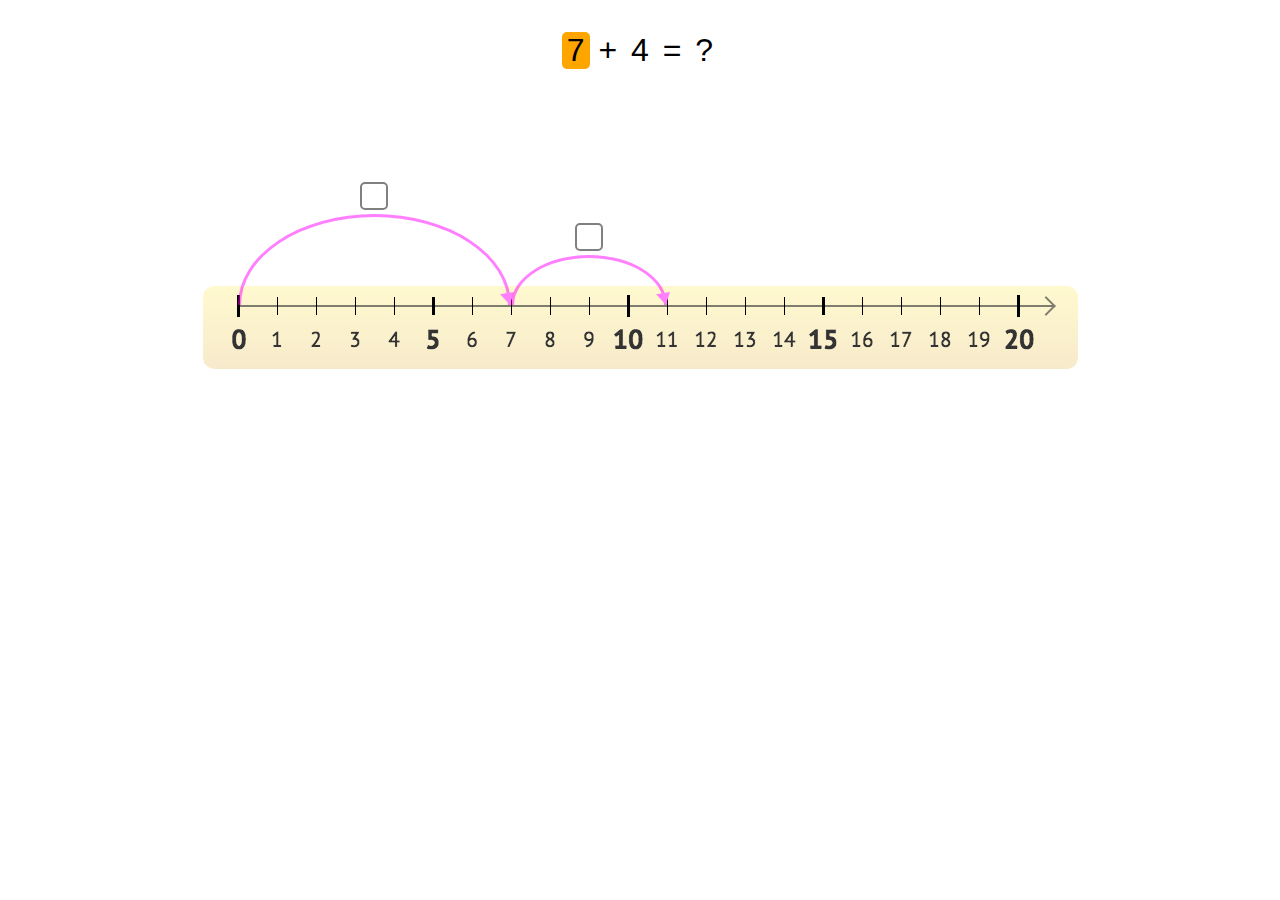
==== test.html @ 89abed4f "make a markup" ====
<!DOCTYPE html>
<html lang="en">

<head>
  <meta charset="UTF-8">
  <meta name="viewport" content="width=device-width, initial-scale=1.0">
  <meta http-equiv="X-UA-Compatible" content="ie=edge">
  <link rel="stylesheet" href="style.css">
  <title>Document</title>
</head>

<body>
  <div class="layout">
    <div class="question">
      <span id="a" class="wrong">7</span> + <span id="b">4</span> = <span id="question-mark">?</span>
      <input type="text" id="answer" maxlength="2" size="2" class="">
    </div>
    <div class="axis">
      <div class="a-line semicircle">
        <input type="text" class="wrong" id="a-input" maxlength="1" size="1">
      </div>
      <div class="b-line semicircle">
        <input type="text" id="b-input" maxlength="1" size="1">
      </div>
    </div>
  </div>
</body>

</html>
---- style.css ----
* {
  box-sizing: border-box;
}

body {
  padding: 0;
  margin: 0;
  font-family: Tahoma, Verdana, sans-serif;
}


.layout {
  width: 875px;
  margin: auto;
}

.question {
  padding-top: 2rem;
  text-align: center;
  font-size: 2rem;
}

input[type="text"] {
  border: 2px solid gray;
  border-radius: 5px;
  padding: 0px 8px;
  background: none;
}

input[type="text"].wrong {
  color: red;
}
.question input[type="text"] {
  font-size: 2rem;
  width: 4rem
}

.axis input[type="text"] {
  /* box-sizing: border-box; */
  width: 2em;
  height: 2em;
  /* margin: auto; */
  /* margin-top: -50px; */
  position: relative;
  top: -2.5em;
  font-size: 14px;
}

.axis {
  height: 300px;
  width: 875px;
  display: flex;
  justify-content: flex-start;
  align-items: flex-end;
  background: url("img/sprite.png");
  background-repeat: no-repeat;
  background-size: auto;
  background-position: bottom left;
  /* border: 1px solid black; */
  padding-bottom: 64px;
  padding-left: 35px;
  padding-right: 58px;
  text-align: center;
}

.semicircle {
  border: 3px solid rgba(255, 0, 255, 0.5);
  border-width: 3px 3px 0 3px;
  /* margin: auto; */
  /* border-radius: 50%; */
  border-top-left-radius: 50% 100%;
  border-top-right-radius: 50% 100%;
  border-bottom-right-radius: 0;
  border-bottom-left-radius: 0;
  position: relative;

}

.semicircle::after {
  /* display: inline-block;
  content: " ";
  position: relative;
  left: 1px;
  bottom: 1px;
  width: 7px;
  height: 7px;
  border: solid rgba(255, 0, 255, 0.5);
  border-width: 0 2px 2px 0;
  -webkit-transform: rotate(45deg);
  -ms-transform: rotate(45deg);
  transform: rotate(45deg); */
  box-sizing: border-box;
  content: " ";
  display: inline-block;
  border-left: 8px solid transparent;
  border-right: 6px solid transparent;
  border-top: 12px solid #ff7fff;
  position: absolute;
  bottom: 0;
  right: -7px;
  transform: rotate(-9deg);
}

.a-line {
  width: 273px;
  height: 91px;
}

.b-line {
  width: 156px;
  height: 50px;
}

.question span {
  padding: 0 5px;
  border-radius: 5px;
  display: inline-block;
}

span.wrong {
  background: orange;
}

#question-mark {
  /* display: none; */
}

#answer {
  display: none;
}
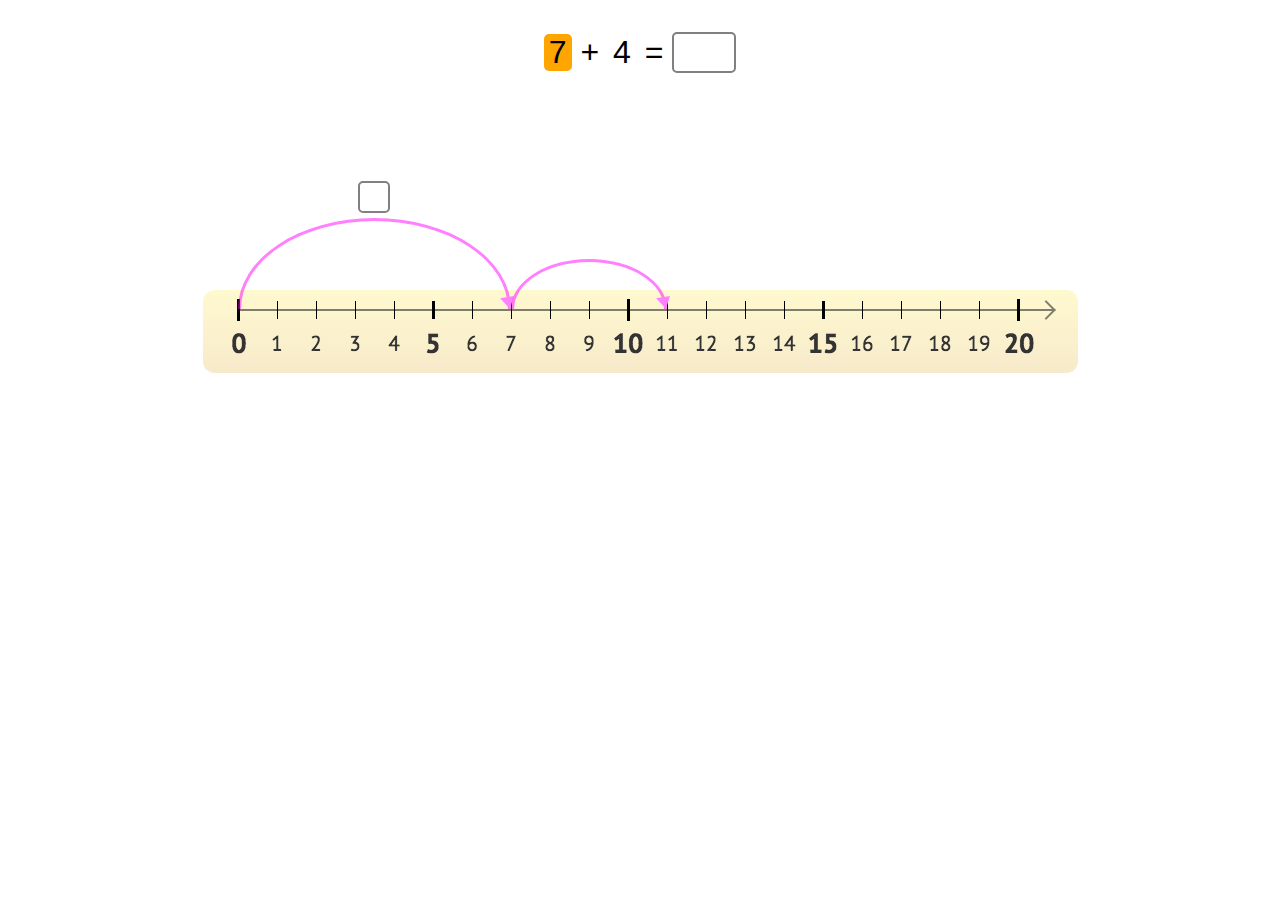
==== commit f6bdb224: "add styling for disabled inputs" ====
--- a/test.html
+++ b/test.html
@@ -17,10 +17,10 @@
     </div>
     <div class="axis">
       <div class="a-line semicircle">
-        <input type="text" class="wrong" id="a-input" maxlength="1" size="1">
+        <input type="text" class="wrong" id="a-input" maxlength="1" size="1" >
       </div>
       <div class="b-line semicircle">
-        <input type="text" id="b-input" maxlength="1" size="1">
+        <input type="text" id="b-input" maxlength="1" size="1" disabled>
       </div>
     </div>
   </div>
--- a/style.css
+++ b/style.css
@@ -25,11 +25,19 @@
   border-radius: 5px;
   padding: 0px 8px;
   background: none;
+  font-size: 1rem;
 }
 
 input[type="text"].wrong {
   color: red;
 }
+
+input[type="text"]:disabled {
+  border: none;
+  font-size: 1rem;
+  color: inherit;
+}
+
 .question input[type="text"] {
   font-size: 2rem;
   width: 4rem
@@ -43,7 +51,6 @@
   /* margin-top: -50px; */
   position: relative;
   top: -2.5em;
-  font-size: 14px;
 }
 
 .axis {
@@ -109,6 +116,7 @@
 .b-line {
   width: 156px;
   height: 50px;
+  display: block
 }
 
 .question span {
@@ -122,9 +130,9 @@
 }
 
 #question-mark {
-  /* display: none; */
+  display: none;
 }
 
 #answer {
-  display: none;
+  /* display: none; */
 }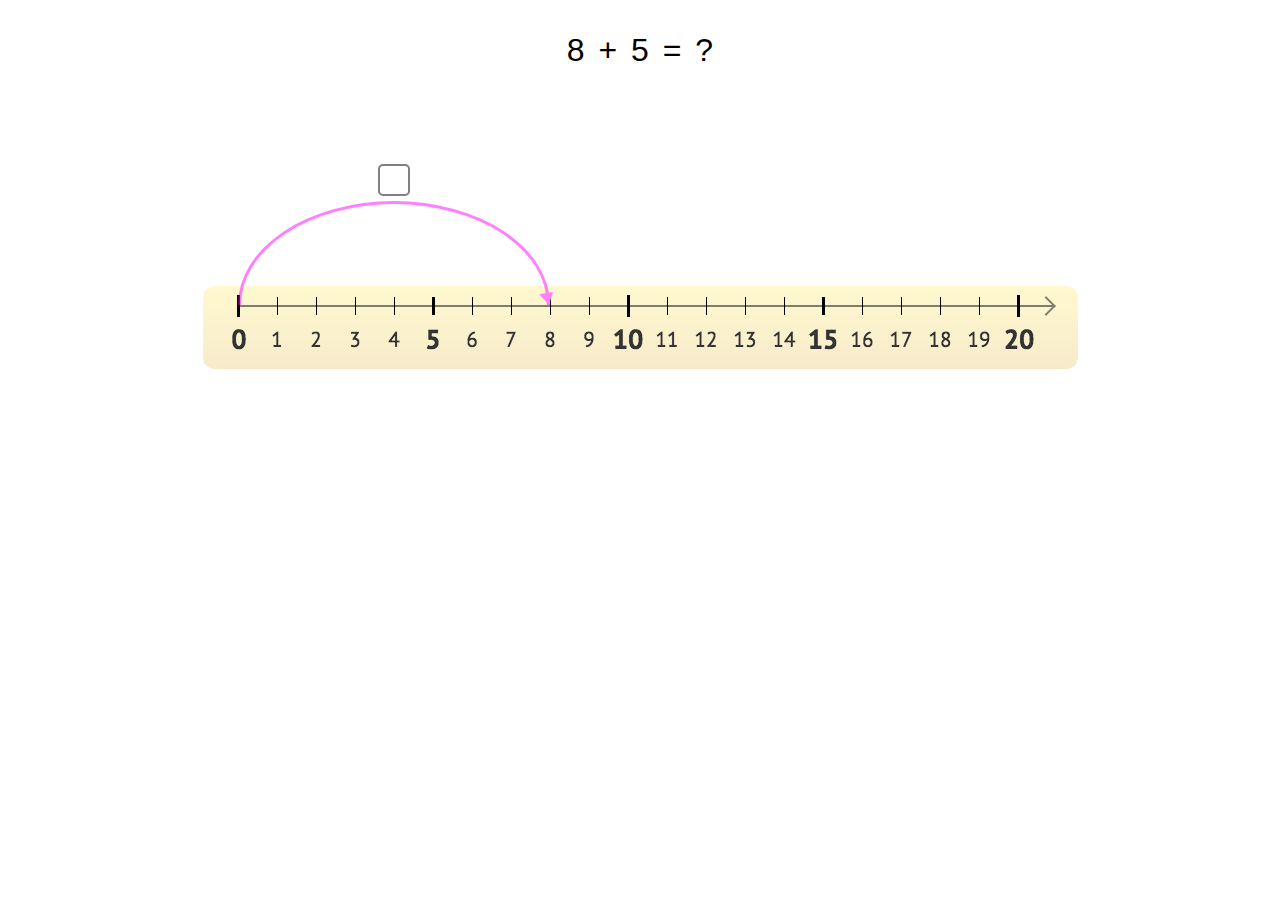
==== commit a1199d67: "add basic logic" ====
--- a/test.html
+++ b/test.html
@@ -12,18 +12,19 @@
 <body>
   <div class="layout">
     <div class="question">
-      <span id="a" class="wrong">7</span> + <span id="b">4</span> = <span id="question-mark">?</span>
-      <input type="text" id="answer" maxlength="2" size="2" class="">
+      <span id="a" class="a">7</span> + <span id="b" class="b">4</span> = <span id="question-mark">?</span>
+      <input type="text" id="final-answer" maxlength="2" size="2" class="">
     </div>
     <div class="axis">
-      <div class="a-line semicircle">
-        <input type="text" class="wrong" id="a-input" maxlength="1" size="1" >
+      <div class="a-line semicircle" id="a-line">
+        <input type="text" class="a" id="a-input" maxlength="1" size="1" >
       </div>
-      <div class="b-line semicircle">
-        <input type="text" id="b-input" maxlength="1" size="1" disabled>
+      <div class="b-line semicircle" id="b-line">
+        <input type="text" id="b-input" class="b" maxlength="1" size="1">
       </div>
     </div>
   </div>
+  <script src="script.js"></script>
 </body>
 
 </html>--- a/style.css
+++ b/style.css
@@ -116,7 +116,8 @@
 .b-line {
   width: 156px;
   height: 50px;
-  display: block
+  /* display: block */
+  display: none;
 }
 
 .question span {
@@ -130,9 +131,10 @@
 }
 
 #question-mark {
-  display: none;
+  /* display: none; */
+  display: inline-block;
 }
 
-#answer {
-  /* display: none; */
+#final-answer {
+  display: none;
 }